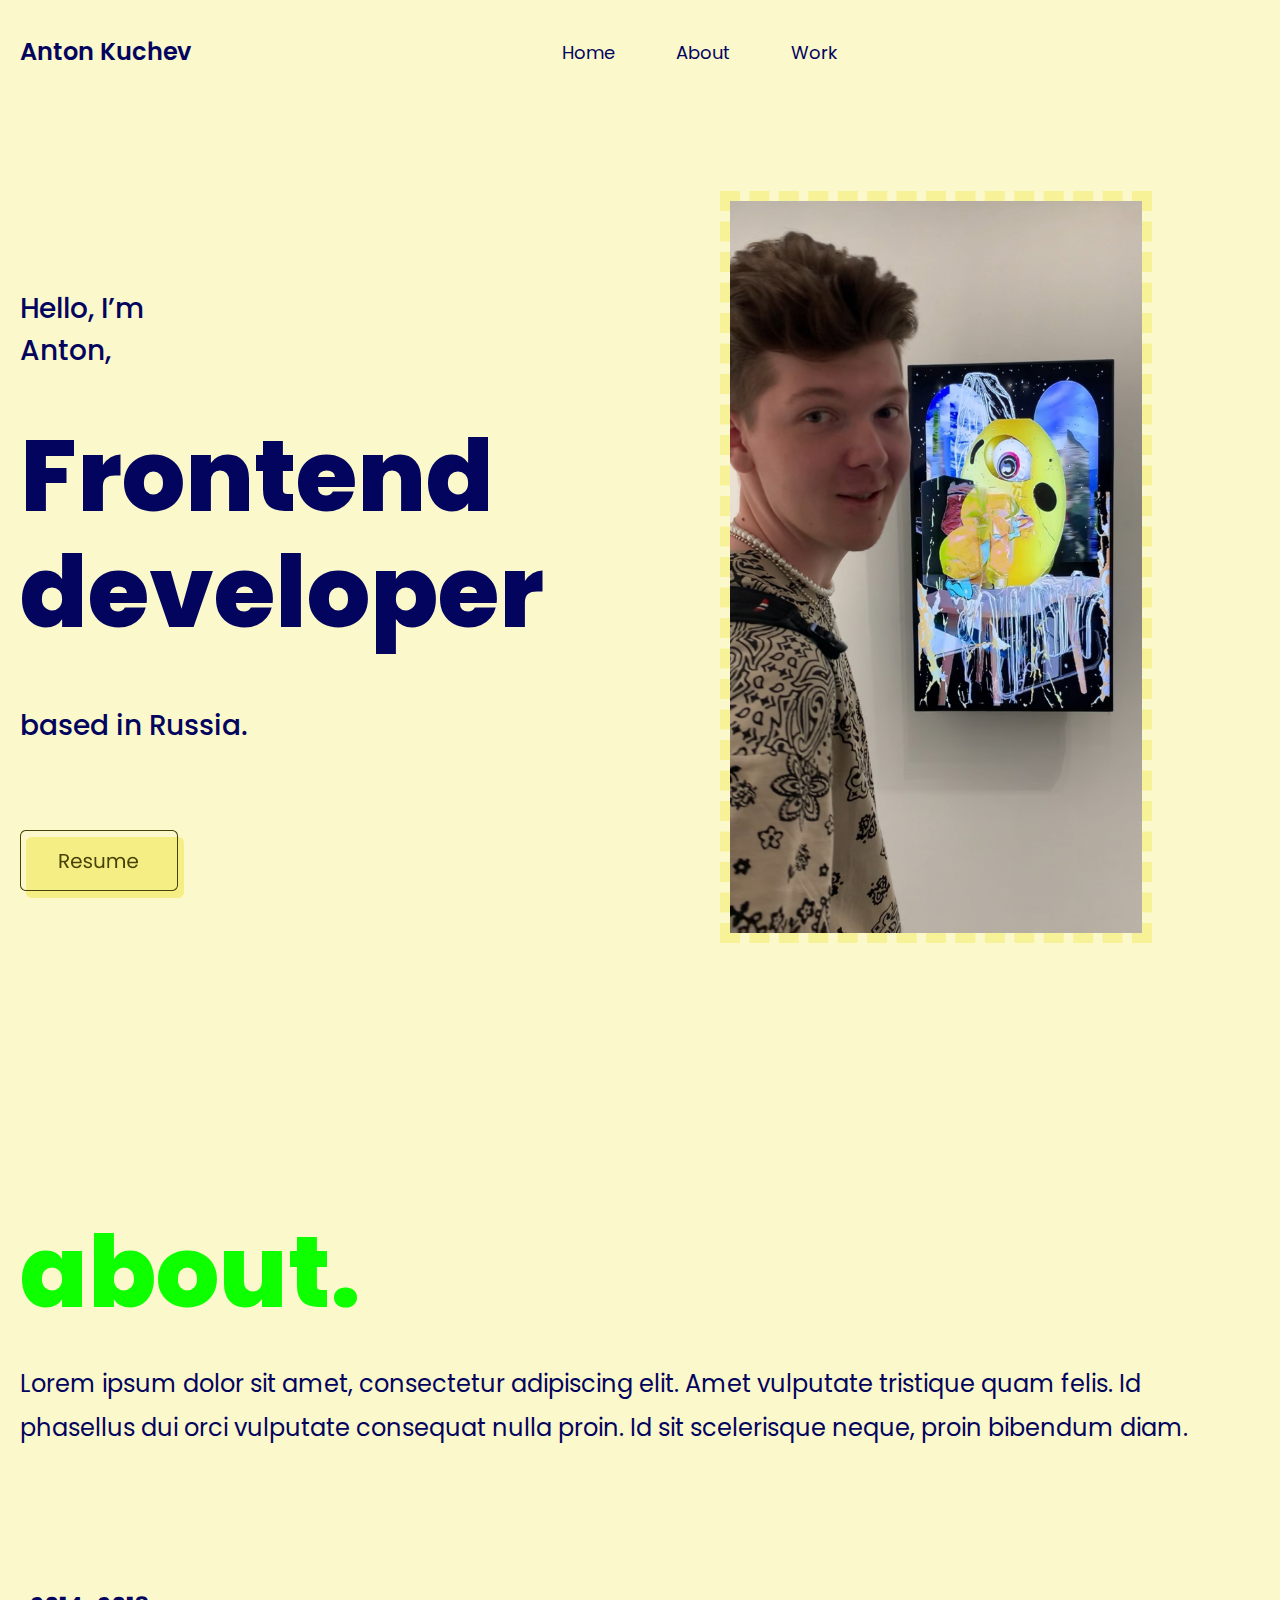
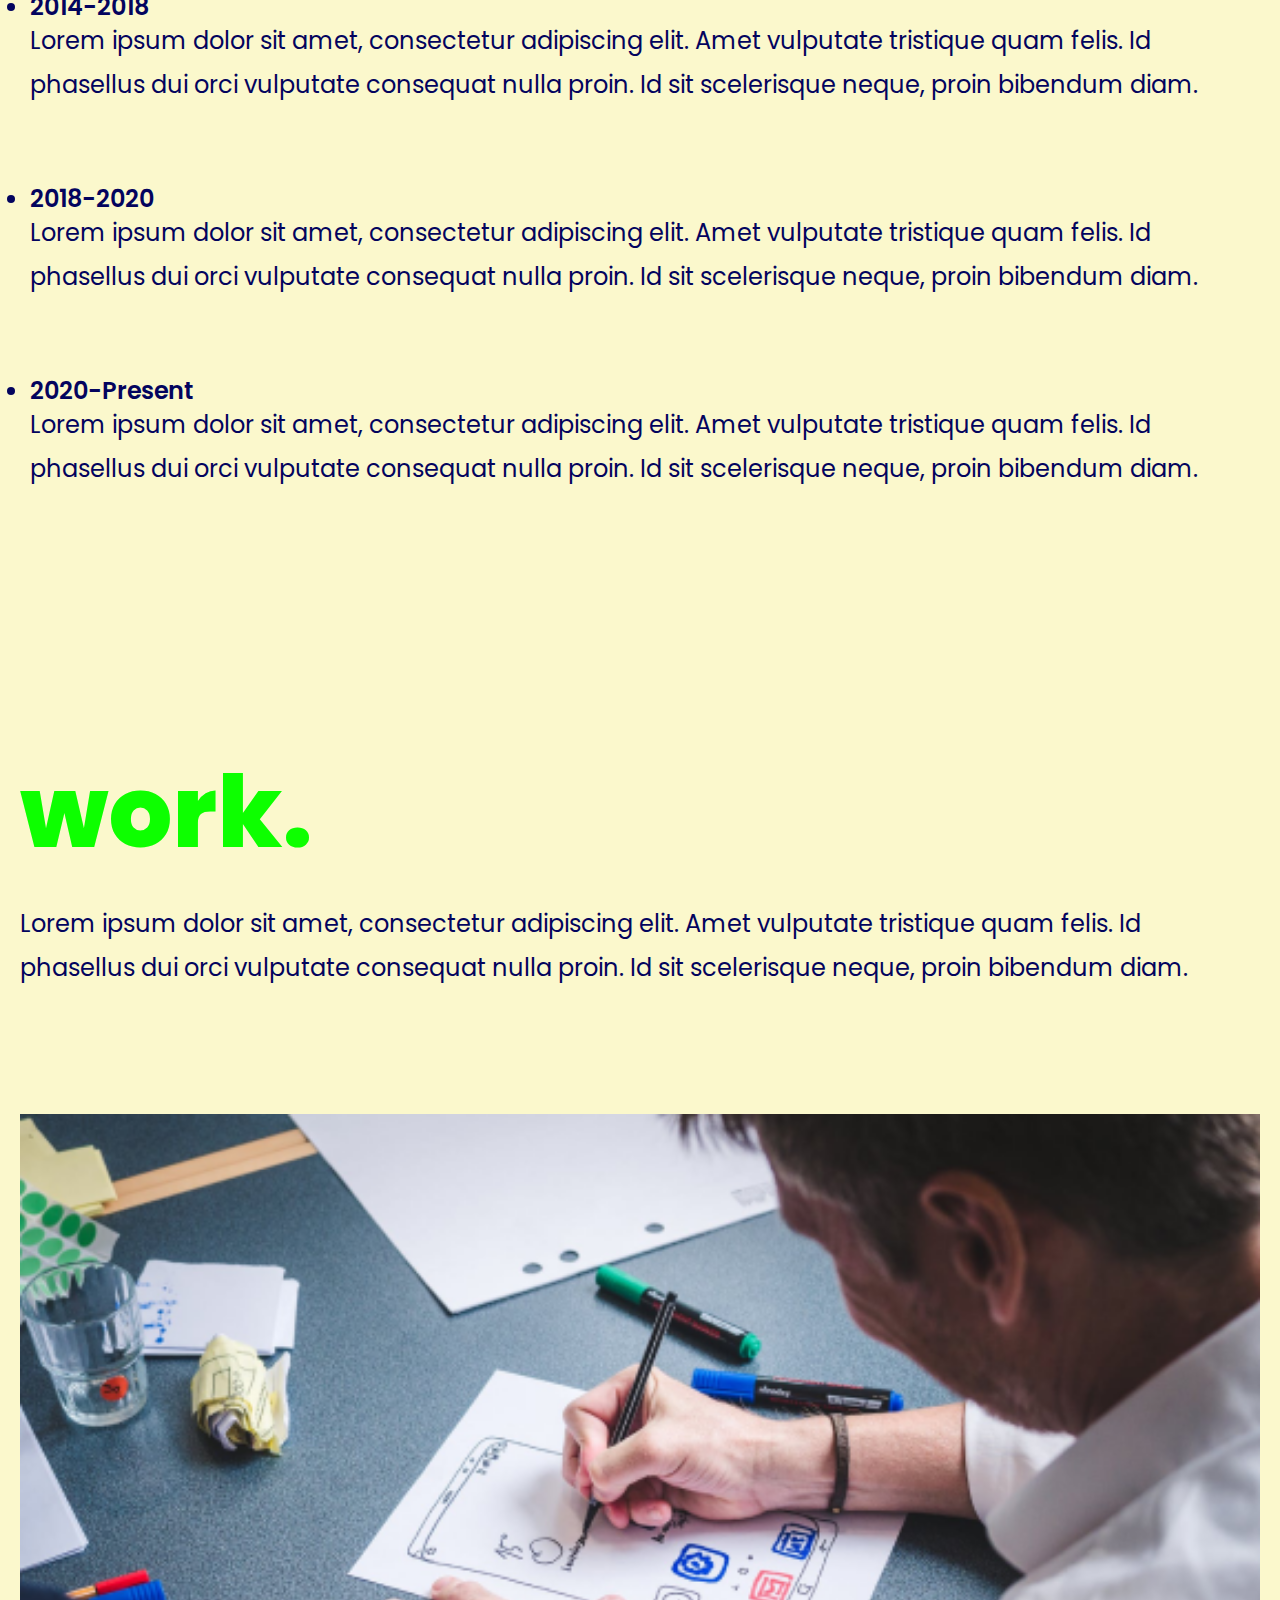
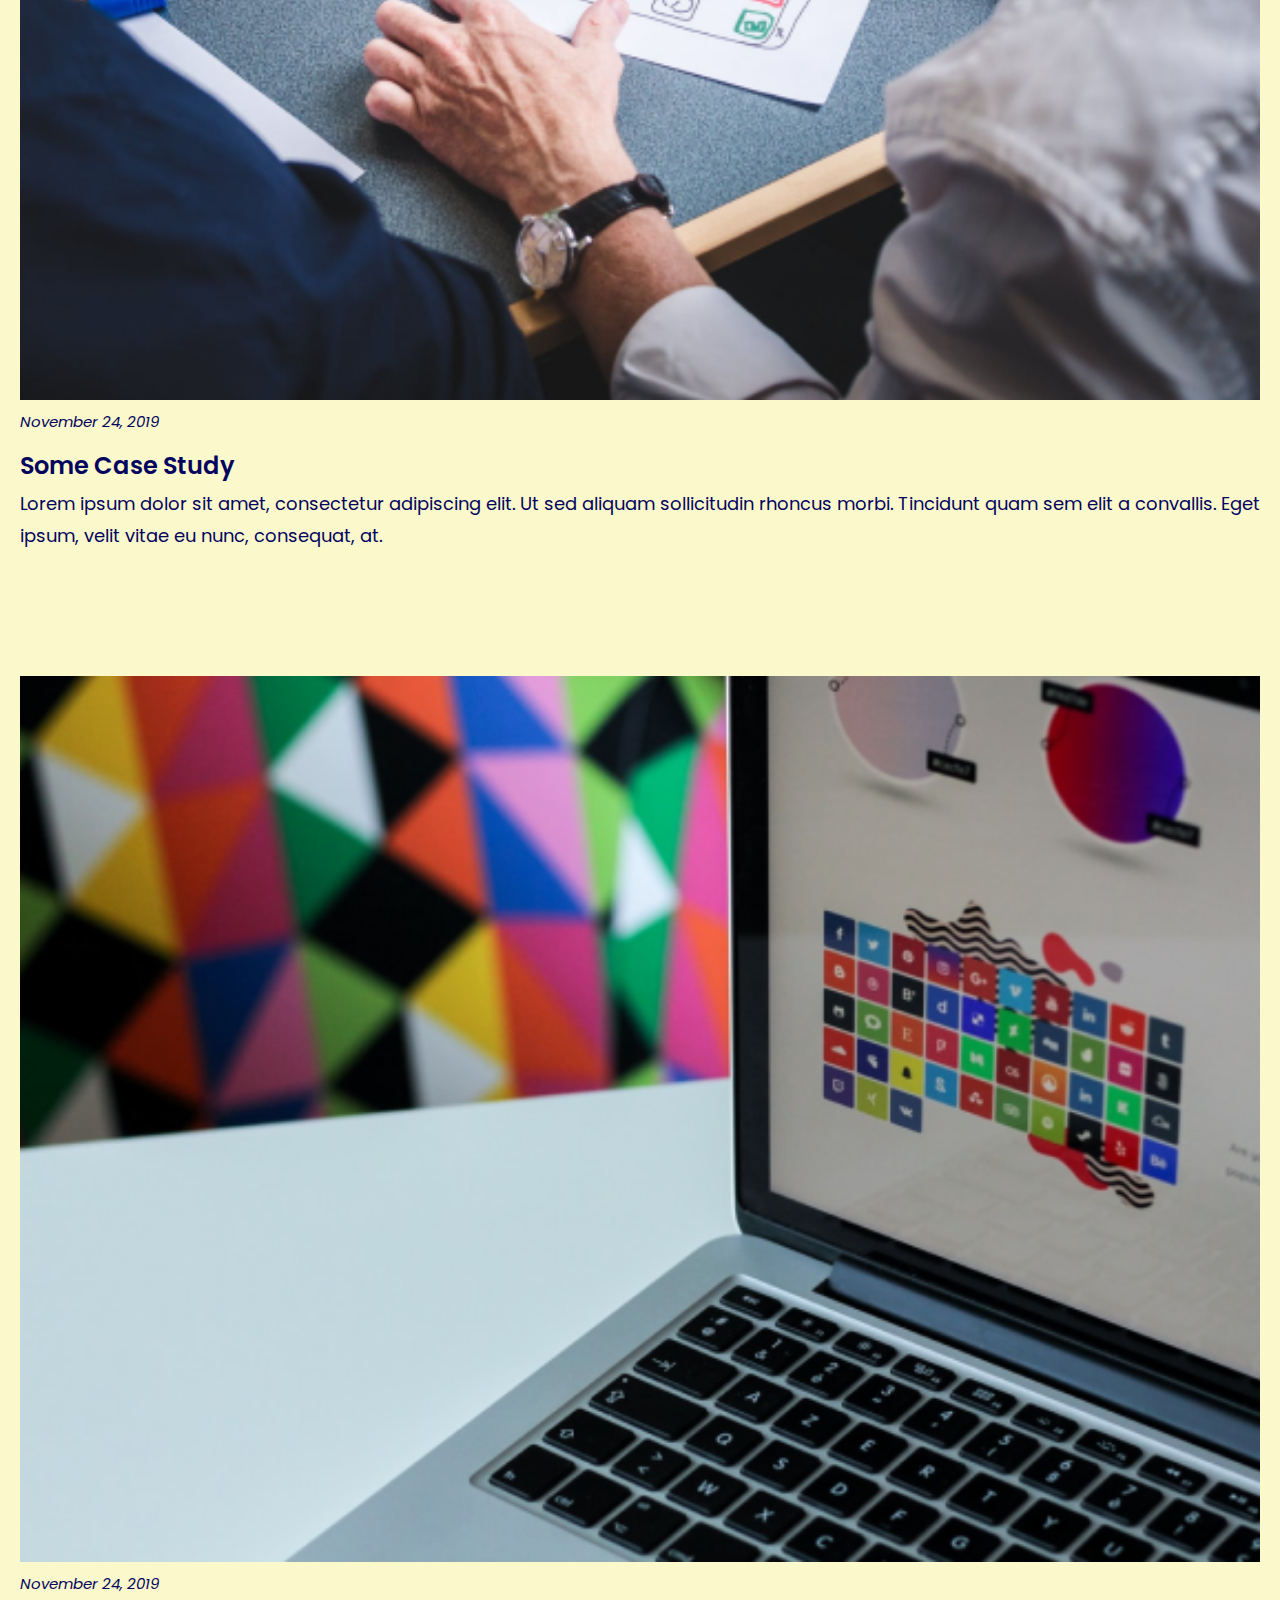
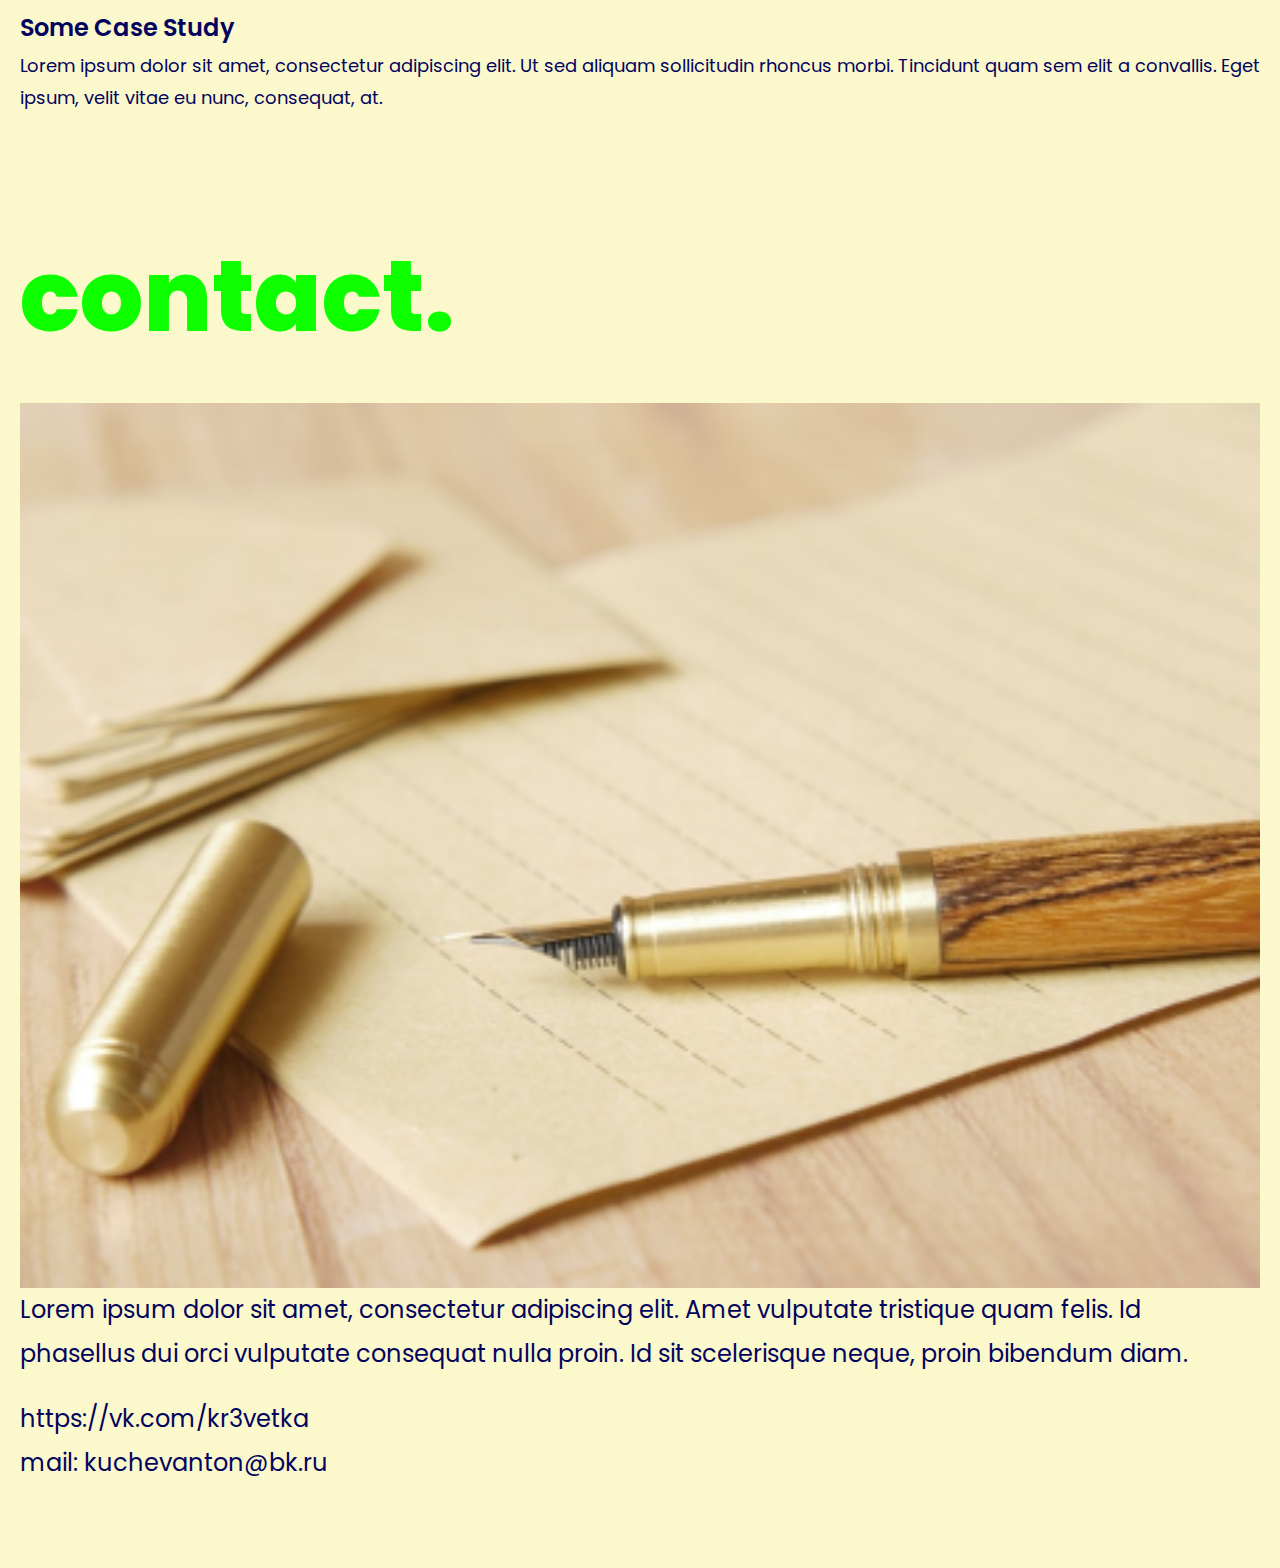
==== html/index.html @ b822cf6e "Add files via upload" ====
<!DOCTYPE html>
<html lang="ru">
<head>
  <meta charset="UTF-8">
  <meta name="viewport" content="width=device-width, initial-scale=1.0">
  <link href="https://fonts.googleapis.com/css?family=Poppins:regular,italic,500,600,800&display=swap" rel="stylesheet" />
  <title>Portfolio.</title>
  <link rel="stylesheet" href="../css/style.css">
  <link rel="icon" type="image" href="https://code.s3.yandex.net/web-code/js-favicon.ico">
</head>
<body>
  <div class="wrapper">
    <header class="header">
      <div class="header__container _container">
        <a href="https://vk.com/kr3vetka" class="header__logo">
          Anton Kuchev
        </a>
        <nav class="header__menu menu">
          <ul class="menu__list">
            <li class="menu__item">
              <a href="#home" class="menu__link">Home</a>
            </li>
            <li class="menu__item">
              <a href="#about" class="menu__link">About</a>
            </li>
            <li class="menu__item">
              <a href="#work" class="menu__link">Work</a>
            </li>
          </ul>
        </nav>
      </div>
    </header>
    <main class="page">
      <div class="page__mainblock mainblock">
        <div class="mainblock__container _container">
          <p class="mainblock__text1">Hello, I’m Anton,</p>
          <h1 class="mainblock__title">Frontend developer</h1>
          <p class="mainblock__text2">based in Russia.</p>
          <div class="mainblock__buttons">
            <a href="/css/img/cv.png" download class="mainblock__button"><img src="../css/img/resume.png" alt="resume"></a>
          </div>
          <div class="mainblock__imgdiv">
            <img id="home" src="../css/img/ava.jpg" alt="ava" class="mainblock__imgdiv__img">
          </div>
        </div>
        <div class="page__about">
          <div class="about__container _container">
            <h1 id="about" class="about__title">about.</h1>
            <p class="about__subtitle">Lorem ipsum dolor sit amet, consectetur adipiscing elit. Amet vulputate tristique quam felis. Id phasellus dui orci vulputate consequat nulla proin. Id sit scelerisque neque, proin bibendum diam.</p>
            <ul class="about__list">
              <li class="about__item"> 2014-2018 <h2 class="item__text">Lorem ipsum dolor sit amet, consectetur adipiscing elit. Amet vulputate tristique quam felis. Id phasellus dui orci vulputate consequat nulla proin. Id sit scelerisque neque, proin bibendum diam.</h2></li>
              <li class="about__item">2018-2020<h2 class="item__text">Lorem ipsum dolor sit amet, consectetur adipiscing elit. Amet vulputate tristique quam felis. Id phasellus dui orci vulputate consequat nulla proin. Id sit scelerisque neque, proin bibendum diam.</h2></li>
              <li class="about__item">2020-Present<h2 class="item__text">Lorem ipsum dolor sit amet, consectetur adipiscing elit. Amet vulputate tristique quam felis. Id phasellus dui orci vulputate consequat nulla proin. Id sit scelerisque neque, proin bibendum diam.</h2></li>
            </ul>
          </div>
        </div>
        <div class="page__work work">
          <div class="work__container _container">
            <h1 id="work" class="work__title">work.</h1>
            <p class="work__subtitle">Lorem ipsum dolor sit amet, consectetur adipiscing elit. Amet vulputate tristique quam felis. Id phasellus dui orci vulputate consequat nulla proin. Id sit scelerisque neque, proin bibendum diam.</p>
            <div class="work__cards">
              <div class="card1">
                <img class="card__img" src="../css/img/work1.png" alt="work_img">
                <p class="card__subtitle">November 24, 2019</p>
                <h1 class="card__text-title">Some Case Study</h1>
                <p class="card__text-subtitle">Lorem ipsum dolor sit amet, consectetur adipiscing elit. Ut sed aliquam sollicitudin rhoncus morbi. Tincidunt quam sem elit a convallis. Eget ipsum, velit vitae eu nunc, consequat, at.</p>
              </div>
              <div class="card2">
                <img class="card__img" src="../css/img/work2.png" alt="work_img">
                <p class="card__subtitle">November 24, 2019</p>
                <h1 class="card__text-title">Some Case Study</h1>
                <p class="card__text-subtitle">Lorem ipsum dolor sit amet, consectetur adipiscing elit. Ut sed aliquam sollicitudin rhoncus morbi. Tincidunt quam sem elit a convallis. Eget ipsum, velit vitae eu nunc, consequat, at.</p>
              </div>
            </div>
          </div>
        </div>
        <div class="page__contact contact">
          <div class="contact__container _container">
            <h1 id="contact" class="contact__title">contact.</h1>
            <img src="../css/img/contact.png" alt="contact" class="contact__img">
            <p class="contact__text">Lorem ipsum dolor sit amet, consectetur adipiscing elit. Amet vulputate tristique quam felis. Id phasellus dui orci vulputate consequat nulla proin. Id sit scelerisque neque, proin bibendum diam.</p>
            <ul class="contact__links">
              <li class="link"><a href="https://vk.com/kr3vetka" class="link__vk">https://vk.com/kr3vetka</a></li>
              <li class="link">mail: kuchevanton@bk.ru</li>
            </ul>
          </div>
        </div>
      </div>
    </main>
    <footer class="footer"></footer>
  </div>
  <script src="../js/script.js"></script>
</body>
</html>
---- css/style.css ----
*,
*::before,
*::after{
  padding:0;
  margin: 0;
  border: 0;
  box-sizing: border-box;
}
a{
  text-decoration: none;
}
ul,
ol,
li{
  list-style: none;
}
img{
  vertical-align: top;
}
h1,
h2,
h3,
h4,
h5,
h6{
  font-weight: inherit;
  font-size: inherit;
}
html,
body{
  background-color: #FBF8CC;
  height: 100%;
  line-height: 1;
  font-size: 24px;
  color: #03045E;
  font-weight: 400;
  font-family: Poppins;
}
.wrapper{
  min-height: 100%;
  overflow: hidden;
  display: flex;
  flex-direction: column;
}
._container{
  max-width: 1240px;
  padding: 0 15px;
  margin: 0 auto;
  box-sizing: content-box;
}
/* -----------ШАПКА-------------------------------------------- */
.header {
  position: absolute;
  width: 100%;
  left: 0;
  top: 0;
  z-index: 50;
}
.header__container {
  display: flex;
  min-height: 104px;
  align-items: center;
}
.header__logo {
  font-size: 24px;
  font-weight: 600;
  color: inherit;
}
.header__menu {
  margin: 0px 0px 0px 371px;
}
.menu {
  padding: 5px 0;
}
.menu__list {
  flex-wrap: wrap;
  display: flex;
}
.menu__item {
}
.menu__item:not(:last-child){
  margin: 0px 61px 0px 0px;
}
.menu__link {
  font-size: 18px;
  font-weight: 400;
  color:inherit;
  line-height: 27px;
}
/* ------------PAGE------------------------------------------- */
.page {
  flex: 1 1 auto;
}
.page__mainblock {
}
/* ------------MAINBLOCK------------------------------------------- */
.mainblock {
}
.mainblock__container {
  display: grid;
  grid-template-areas:
  "t1  i"
  "t2  i"
  "t3  i"
  "b  i";
  grid-template-columns: 700px 1fr;
}
.mainblock__text1 {
  grid-area: t1;
  width: 211px;
  padding: 288px 0 0 0 ;
  font-weight: 500;
  font-size: 28px;
  line-height: 42px;
}
.mainblock__title {
  grid-area: t2;
  font-weight: 800;
  font-size: 100px;
  line-height: 116px;
}
.mainblock__text2 {
  grid-area: t3;
  width: 294px;
  padding: 10px 0 0 0;
  font-weight: 500;
  font-size: 28px;
  line-height: 42px;
}
.mainblock__buttons {
  grid-area: b;
  padding: 37px 0 0 0;
}
.mainblock__imgdiv{
  grid-area: i;
  padding-top: 191px;
}
.mainblock__imgdiv__img{
  border: 10px dashed #F7F197;
  width:80%
}
.page__about {
}
.about__container{
  padding-top: 271px;
}
.about__title {
  font-weight: 800;
  font-size: 100px;
  line-height: 116px;
  color: #0dff00;
}
.about__subtitle {
  padding-top: 32px;
  line-height: 44px;
}
.about__list {
  padding-top: 145px;
  padding-left: 200px;
}
.about__item {
  list-style: disc;
  padding-bottom: 80px;
  font-weight: 600;
}
.item__text {
  line-height: 44px;
  padding-top: 10px;
  font-weight: 400;
}
.page__work {
}
.work {
}
.work__container {
  padding-top: 183px;
}
.work__title {
  font-weight: 800;
  font-size: 100px;
  line-height: 116px;
  color: #0dff00;
}
.work__subtitle {
  padding-top: 32px;
  line-height: 44px;
}
.work__cards {
  display: flex;
  padding-top: 124px;
}
.card1 {
  padding-right: 120px;
}
.card__img{
  width:100%;
}
.card__subtitle{
  font-style: italic;
  font-size: 15px;
  line-height: 44px;
}
.card__text-title {
  font-weight: 600;
  line-height: 44px;
}
.card__text-subtitle {
  font-size: 18px;
  line-height: 32px;
  padding-bottom: 124px;
}
.page__contact {
}
.contact__container {
  display: grid;
  grid-template-areas:
  "text1 text1"
  "img text2"
  "img text3";
}
.contact__title {
  grid-area: text1;
  font-weight: 800;
  font-size: 100px;
  line-height: 116px;
  color: #0dff00;
  padding-bottom: 49px;
}
.contact__img {
  grid-area: img;
  width:100%;
}
.contact__text {
  line-height: 44px;
  grid-area: text2;
  padding-left: 59px;
}
.contact__links {
  padding-top: 21px;
  grid-area: text3;
}
.link {
  line-height: 44px;
  padding-left: 59px;
}
.link__vk {
  color:inherit;
}
@media(max-width: 1300px){
  .contact__container {
    display: block;
  }
}
.footer{
  float:bottom;
  padding-top: 83px;
}
@media(max-width: 1300px){
  .work__cards {
    display: block;
  }
  .work__subtitle{
    width: 100wv;
  }
  .contact__text,
  .link{
    width: 100wv;
    padding-left: 0px;
  }
  .item__text {
    padding-top: 0px;
  }
  .about__list {
    padding-left: 10px;
  }
  .card1 {
    padding-right: 0px;
  }
}
@media(max-width: 992px){
  .mainblock__title{
    font-size: 80px;
    line-height: 86px;
  }
  .mainblock__container{
    grid-template-columns: 60vw 1fr;
  }
}
@media(max-width: 767px){
  .mainblock__title{
    font-size: 40px;
    line-height: 56px;
  }
  .mainblock__container{
    grid-template-columns: 60vw 1fr;
  }
  .mainblock__text1 {
    padding: 150px 0 0 0 ;
  }
  .mainblock__imgdiv{
    padding-top: 150px;
  }
}
@media(max-width: 450px){
  .work__cards{
    padding-top: 10px;
  }
  .about__container{
    padding-top: 10px;
  }
  .work__container{
    padding-top: 10px;
  }
  .about__item{
    padding-bottom: 25px;
  }
  .about__list{
    padding-top: 20px;
  }
  .card__text-subtitle{
    padding-bottom: 10px;
  }
  .mainblock__imgdiv{
    padding-top: 10px;
  }
  .mainblock__title{
    font-size: 30px;
    line-height: 40px;
  }
  .mainblock__container{
    display:block;
  }
  .mainblock__text1 {
    padding: 120px 0 0 0 ;
  }
  .mainblock__text2 {
    font-size: 16px;
    line-height: 26px;
  }
}
@media(max-width: 992px){
  .header__menu{
    margin: 0 0 0 80px;
  }
}
@media(max-width: 767px){
  .header__menu{
    margin: 0 0 0 40px;
  }
}
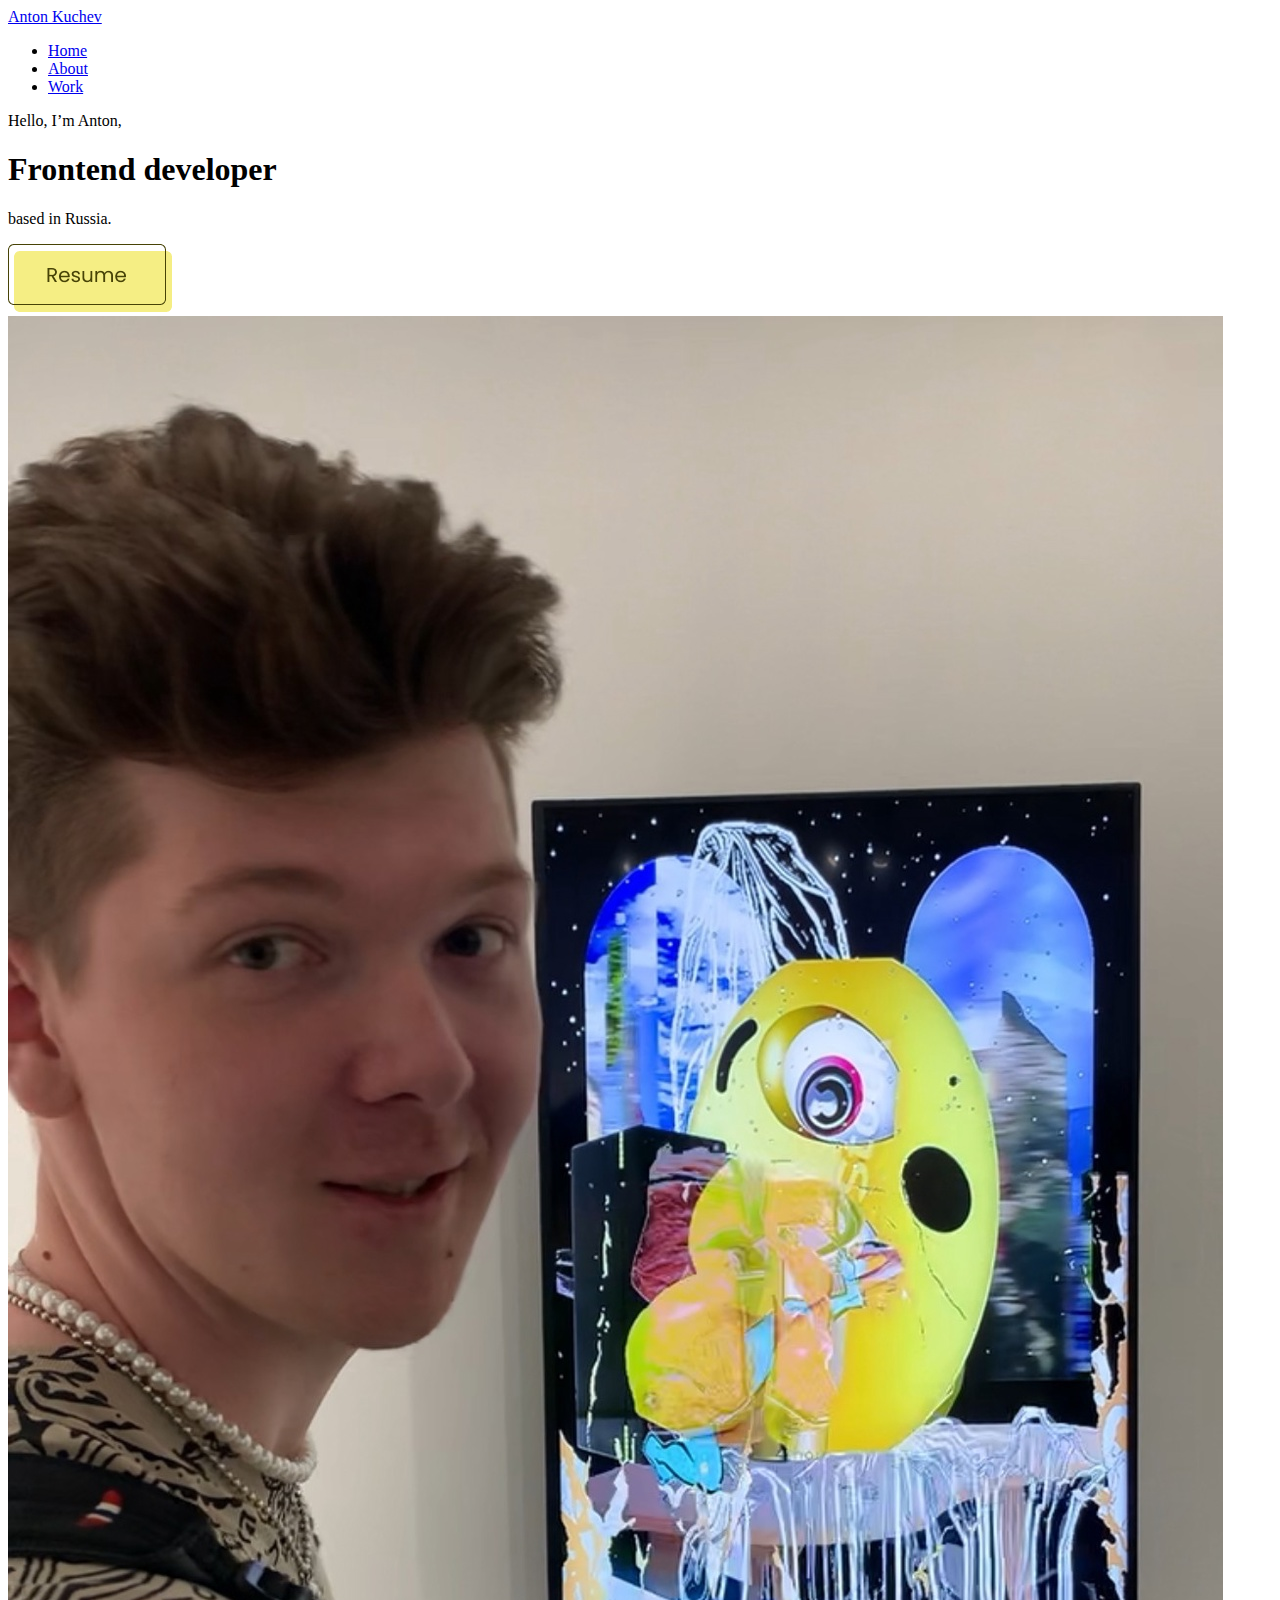
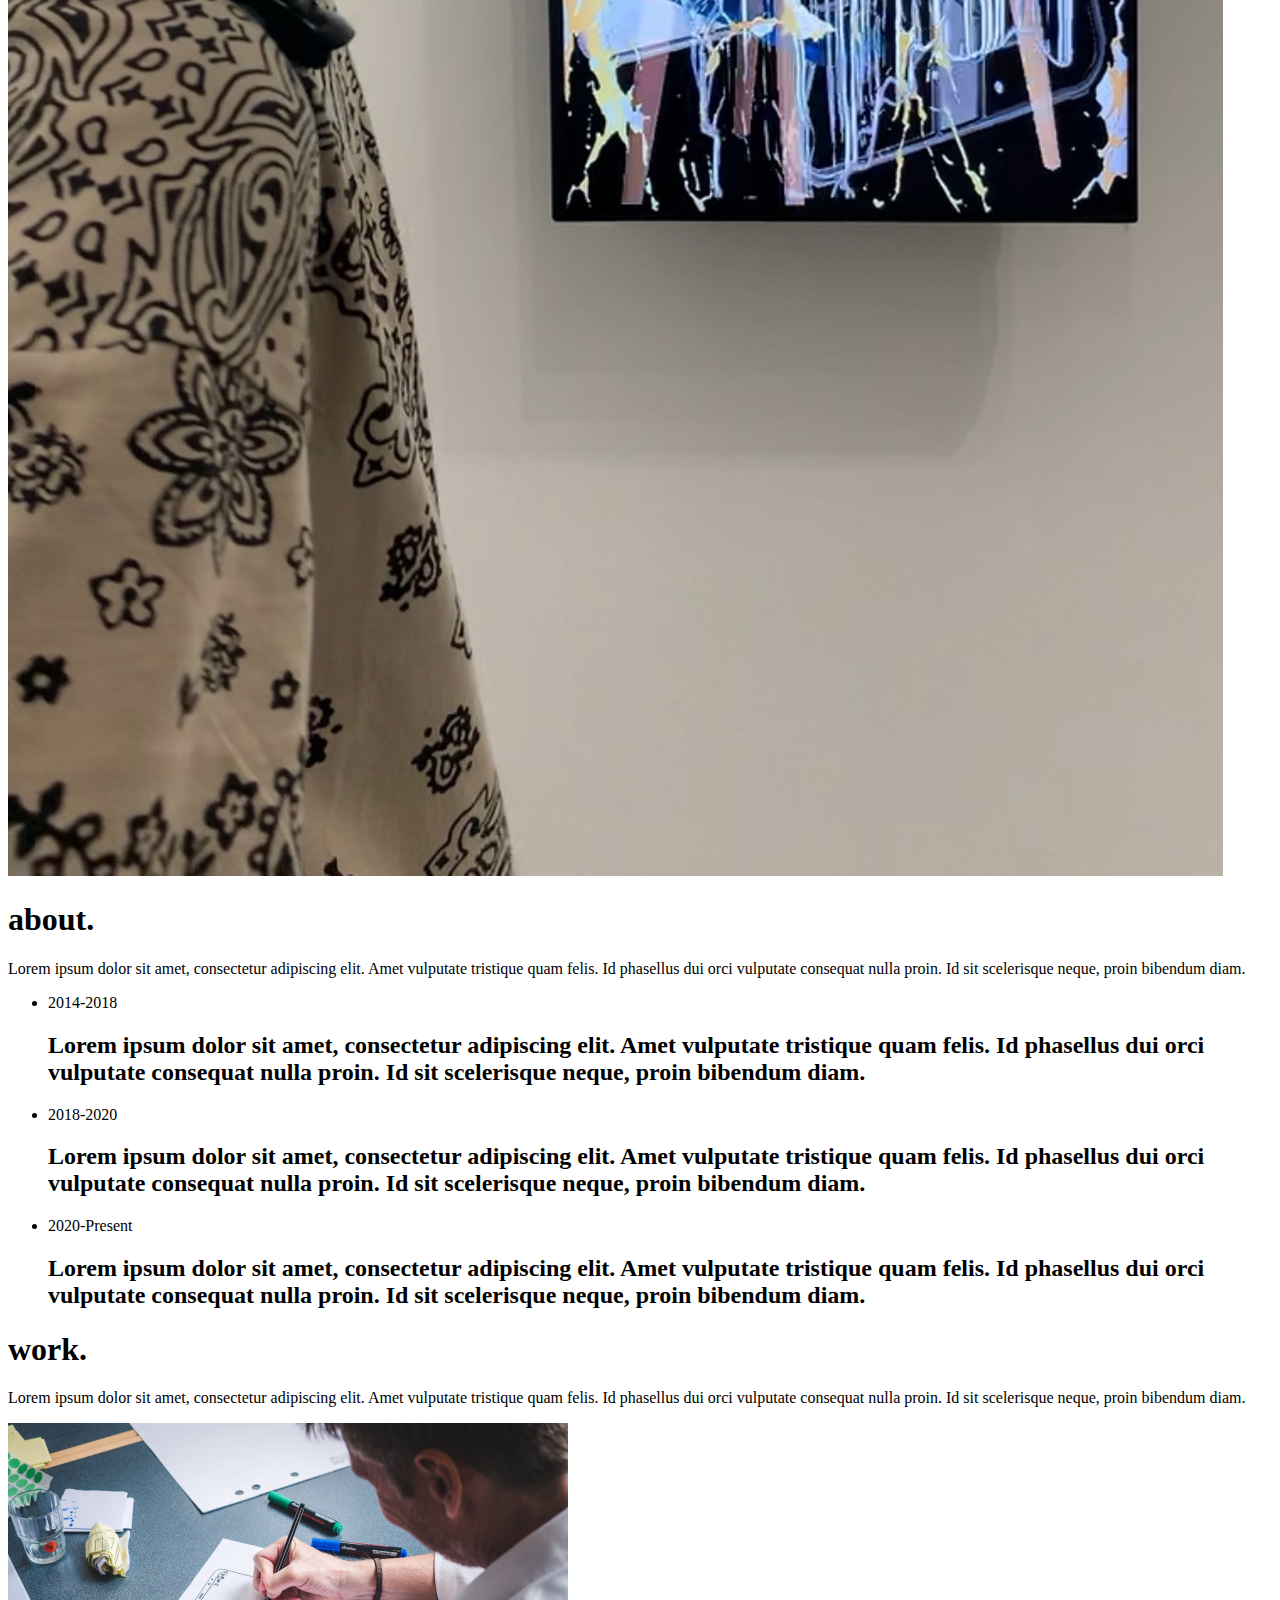
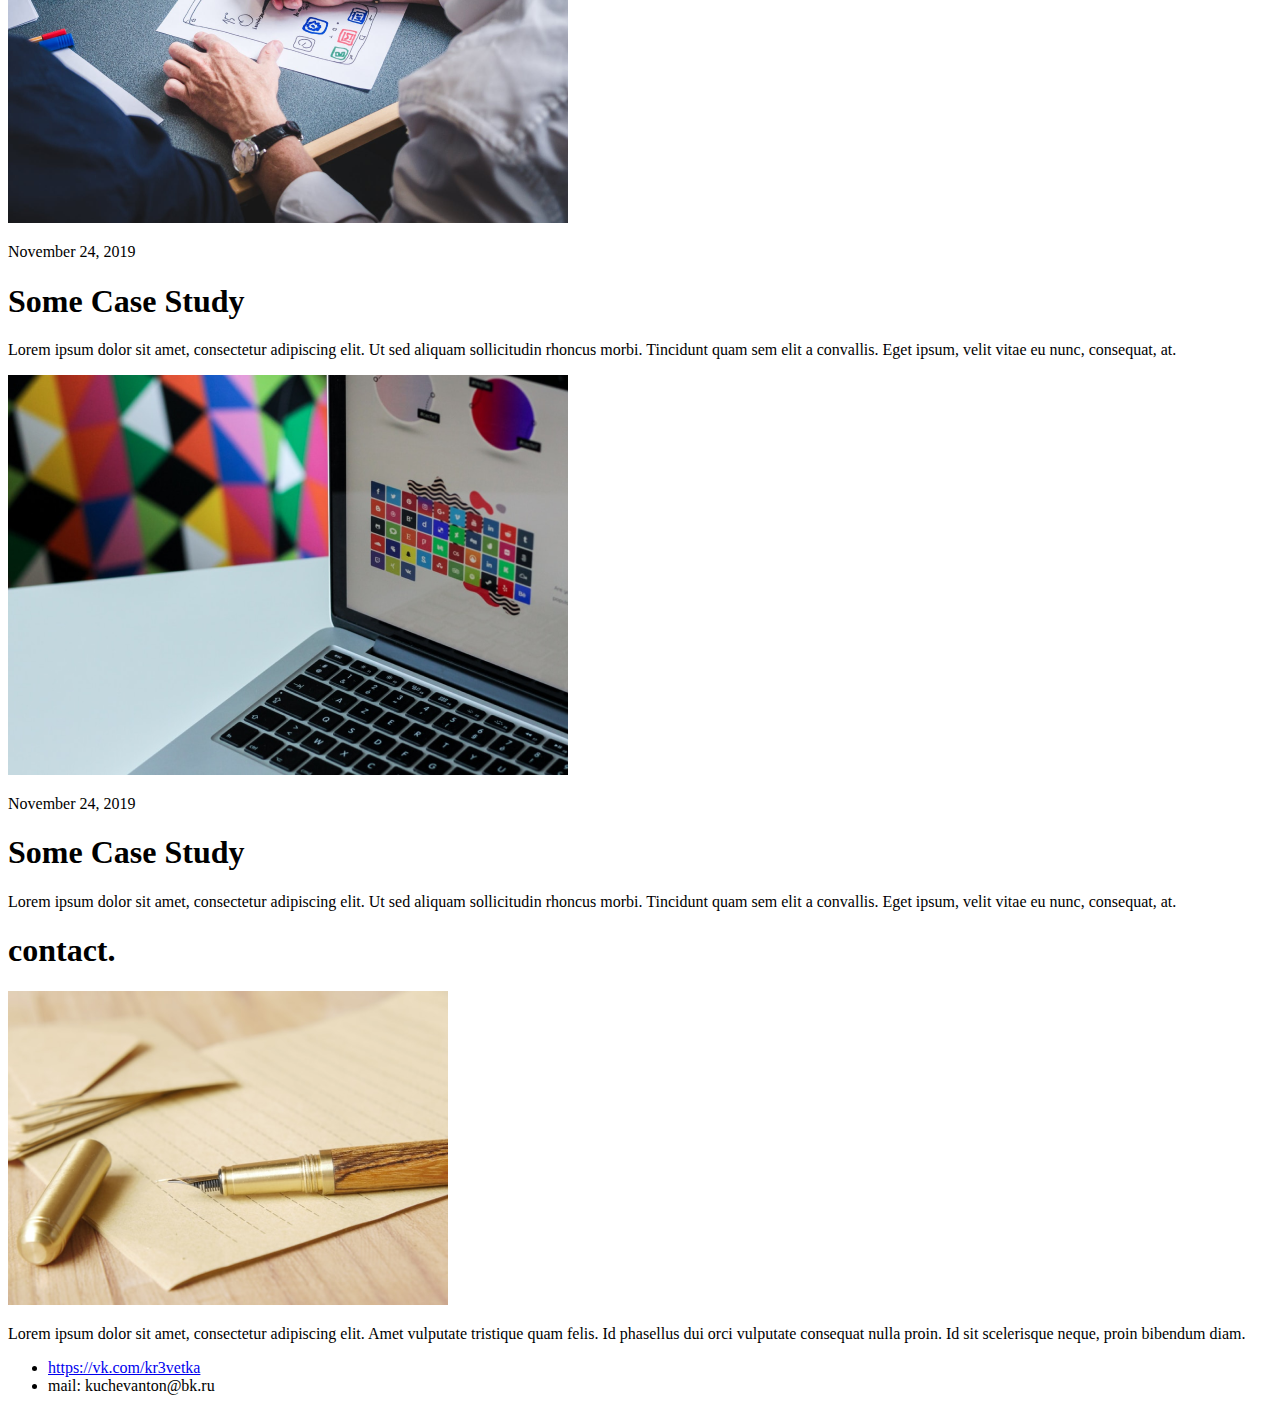
==== commit 166303a8: "Add files via upload" ====
--- a/html/index.html
+++ b/html/index.html
@@ -5,7 +5,7 @@
   <meta name="viewport" content="width=device-width, initial-scale=1.0">
   <link href="https://fonts.googleapis.com/css?family=Poppins:regular,italic,500,600,800&display=swap" rel="stylesheet" />
   <title>Portfolio.</title>
-  <link rel="stylesheet" href="../css/style.css">
+  <link rel="stylesheet" href="css/style.css">
   <link rel="icon" type="image" href="https://code.s3.yandex.net/web-code/js-favicon.ico">
 </head>
 <body>
